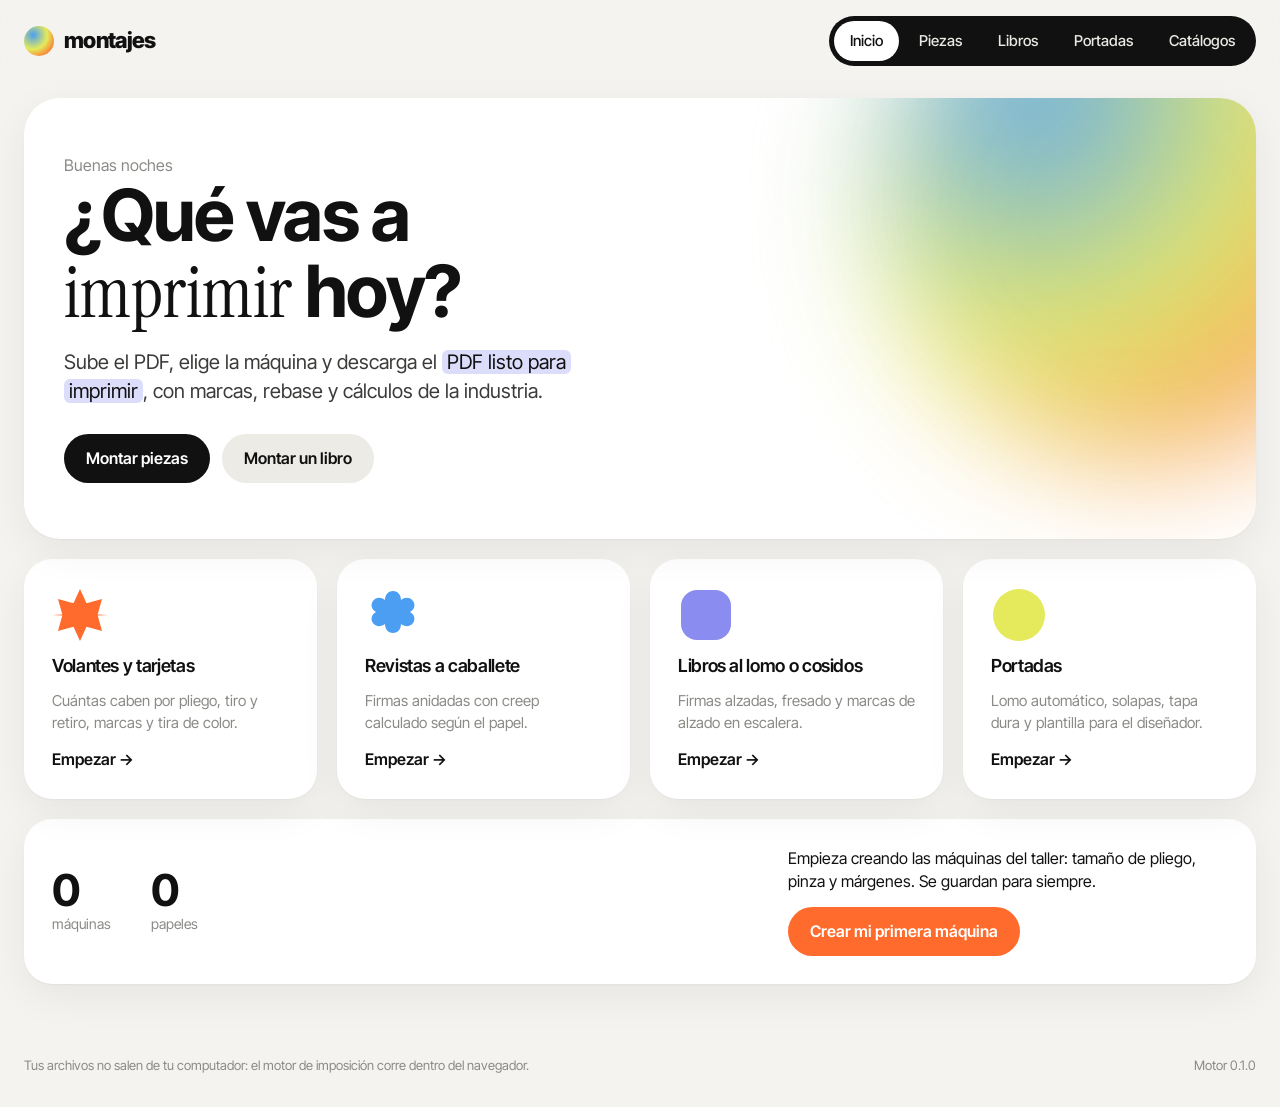
==== web/index.html @ cf5f0ce8 "App web con el diseño dormi y el motor en WebAssembly - montajes-web: puente wasm-bindgen con planea" ====
<!doctype html>
<html lang="es">
<head>
  <meta charset="utf-8">
  <meta name="viewport" content="width=device-width, initial-scale=1">
  <title>Montajes · imposición para imprenta</title>
  <meta name="description" content="Montajes automáticos para imprenta: volantes, tarjetas, revistas, libros y portadas. Entrega el PDF listo para imprimir.">
  <link rel="icon" href="data:image/svg+xml,%3Csvg xmlns='http://www.w3.org/2000/svg' viewBox='0 0 64 64'%3E%3Cdefs%3E%3CradialGradient id='g' cx='30%25' cy='30%25' r='80%25'%3E%3Cstop offset='0' stop-color='%234C9EF3'/%3E%3Cstop offset='.55' stop-color='%23E4EA5B'/%3E%3Cstop offset='1' stop-color='%23FF6B2C'/%3E%3C/radialGradient%3E%3C/defs%3E%3Crect width='64' height='64' rx='18' fill='url(%23g)'/%3E%3C/svg%3E">
  <link rel="preconnect" href="https://fonts.googleapis.com">
  <link rel="preconnect" href="https://fonts.gstatic.com" crossorigin>
  <link href="https://fonts.googleapis.com/css2?family=Inter+Tight:wght@400;500;600;700;800&family=Instrument+Serif:ital@0;1&display=swap" rel="stylesheet">
  <link rel="stylesheet" href="estilos.css">
</head>
<body>
  <header class="barra">
    <a class="marca" href="#inicio" aria-label="Montajes, inicio">
      <span class="marca-orbe" aria-hidden="true"></span>
      <span>montajes</span>
    </a>
    <nav class="nav" aria-label="Secciones">
      <a href="#inicio" data-vista="inicio">Inicio</a>
      <a href="#piezas" data-vista="piezas">Piezas</a>
      <a href="#libro" data-vista="libro">Libros</a>
      <a href="#portada" data-vista="portada">Portadas</a>
      <a href="#catalogos" data-vista="catalogos">Catálogos</a>
    </nav>
  </header>

  <main id="vista" tabindex="-1">
    <div class="cargando"><span class="orbe orbe-respira"></span><p>Preparando el motor…</p></div>
  </main>

  <footer class="pie">
    <p>Tus archivos no salen de tu computador: el motor de imposición corre dentro del navegador.</p>
    <p class="pie-version" id="version"></p>
  </footer>

  <div class="aviso-flotante" id="aviso" role="status" aria-live="polite"></div>
  <script type="module" src="app.js"></script>
</body>
</html>
---- web/estilos.css ----
/* Montajes · sistema visual inspirado en dormi (ver docs/PLANEACION.md §6). */

:root {
  --fondo: #f4f3ef;
  --superficie: #ffffff;
  --superficie-2: #ecebe6;
  --tinta: #111111;
  --tinta-suave: #3b3b39;
  --gris: #8a8a86;
  --linea: #dddcd6;
  --azul: #4c9ef3;
  --naranja: #ff6b2c;
  --lima: #e4ea5b;
  --lavanda: #8b8cf0;
  --lavanda-suave: #dcdcfb;
  --ok: #2f9e6b;
  --error: #d93b2b;
  --sobre-oscuro: #ffffff;
  --oscuro: #111111;
  --radio: 28px;
  --radio-chico: 14px;
  --sombra: 0 1px 2px rgb(0 0 0 / 0.04), 0 12px 40px rgb(0 0 0 / 0.06);
  --orbe: radial-gradient(circle at 30% 30%, var(--azul) 0%, var(--lima) 48%, var(--naranja) 85%);
  --fuente: "Inter Tight", ui-sans-serif, system-ui, -apple-system, "Segoe UI", sans-serif;
  --serif: "Instrument Serif", ui-serif, Georgia, serif;
  color-scheme: light;
}

@media (prefers-color-scheme: dark) {
  :root:not([data-theme="light"]) {
    --fondo: #0e0e10;
    --superficie: #1a1a1d;
    --superficie-2: #232327;
    --tinta: #f2f2ef;
    --tinta-suave: #cfcfca;
    --gris: #8f8f8a;
    --linea: #2e2e33;
    --lavanda-suave: #34345a;
    --oscuro: #000000;
    color-scheme: dark;
  }
}
:root[data-theme="dark"] {
  --fondo: #0e0e10;
  --superficie: #1a1a1d;
  --superficie-2: #232327;
  --tinta: #f2f2ef;
  --tinta-suave: #cfcfca;
  --gris: #8f8f8a;
  --linea: #2e2e33;
  --lavanda-suave: #34345a;
  --oscuro: #000000;
  color-scheme: dark;
}

* { box-sizing: border-box; }
html { -webkit-text-size-adjust: 100%; }
body {
  margin: 0;
  background: var(--fondo);
  color: var(--tinta);
  font-family: var(--fuente);
  font-size: 16px;
  line-height: 1.45;
  min-height: 100vh;
  display: flex;
  flex-direction: column;
}
main { flex: 1; width: 100%; max-width: 1280px; margin: 0 auto; padding: 8px 24px 48px; outline: none; }
h1, h2, h3 { margin: 0; letter-spacing: -0.02em; line-height: 1.05; }
h1 { font-size: clamp(40px, 6vw, 72px); font-weight: 700; }
h2 { font-size: 28px; font-weight: 700; }
h3 { font-size: 18px; font-weight: 600; }
p { margin: 0; }
a { color: inherit; }
.serif { font-family: var(--serif); font-weight: 400; letter-spacing: 0; }
.resaltado { background: var(--lavanda-suave); color: var(--tinta); padding: 0 .25em; border-radius: 6px; box-decoration-break: clone; -webkit-box-decoration-break: clone; }
.tenue { color: var(--gris); }
.num { font-variant-numeric: tabular-nums; }

/* ── Barra superior ── */
.barra {
  position: sticky; top: 0; z-index: 10;
  display: flex; align-items: center; justify-content: space-between; gap: 16px;
  max-width: 1280px; width: 100%; margin: 0 auto; padding: 16px 24px;
  background: color-mix(in srgb, var(--fondo) 85%, transparent);
  backdrop-filter: blur(12px);
}
.marca { display: flex; align-items: center; gap: 10px; font-weight: 800; font-size: 22px; text-decoration: none; letter-spacing: -0.03em; }
.marca-orbe { width: 30px; height: 30px; border-radius: 50%; background: var(--orbe); filter: blur(.3px); }
.nav { display: flex; gap: 4px; background: var(--oscuro); padding: 5px; border-radius: 999px; }
.nav a { color: #e9e9e4; text-decoration: none; padding: 9px 16px; border-radius: 999px; font-weight: 500; font-size: 15px; white-space: nowrap; }
.nav a:hover { color: #fff; }
.nav a.activa { background: #fff; color: #111; }

@media (max-width: 720px) {
  /* Sin backdrop-filter: si no, la barra fija de abajo queda atrapada en el encabezado. */
  .barra { padding: 12px 16px; position: static; backdrop-filter: none; background: transparent; }
  main { padding: 8px 16px 120px; }
  .nav {
    position: fixed; left: 16px; right: 16px; bottom: 16px; justify-content: space-between;
    box-shadow: 0 10px 30px rgb(0 0 0 / .25);
  }
  .nav a { padding: 10px 10px; font-size: 13px; }
}

/* ── Orbes ── */
.orbe { display: block; border-radius: 50%; background: var(--orbe); filter: blur(18px); }
.orbe-respira { width: 120px; height: 120px; animation: respira 2.4s ease-in-out infinite; }
@keyframes respira { 50% { transform: scale(1.12) rotate(25deg); filter: blur(24px); } }
@media (prefers-reduced-motion: reduce) { .orbe-respira { animation: none; } }

.cargando { display: grid; place-items: center; gap: 24px; padding: 120px 0; color: var(--gris); }

/* ── Tarjetas ── */
.tarjeta { background: var(--superficie); border-radius: var(--radio); padding: 28px; box-shadow: var(--sombra); }
.tarjeta-oscura { background: var(--oscuro); color: var(--sobre-oscuro); border-radius: var(--radio); padding: 28px; }
.tarjeta-oscura .tenue { color: #9c9c97; }
.rejilla { display: grid; gap: 20px; }

/* ── Inicio ── */
.hero { position: relative; overflow: hidden; padding: 56px 40px; border-radius: 36px; background: var(--superficie); box-shadow: var(--sombra); margin-top: 8px; }
.hero .orbe { position: absolute; width: 520px; height: 520px; right: -140px; top: -160px; filter: blur(60px); opacity: .9; }
.hero > *:not(.orbe) { position: relative; }
.hero p.lead { font-size: 20px; max-width: 560px; margin-top: 18px; color: var(--tinta-suave); }
.hero .acciones { margin-top: 28px; display: flex; gap: 12px; flex-wrap: wrap; }
.productos { grid-template-columns: repeat(4, 1fr); margin-top: 20px; }
@media (max-width: 1000px) { .productos { grid-template-columns: repeat(2, 1fr); } }
@media (max-width: 520px) { .productos { grid-template-columns: 1fr; } .hero { padding: 36px 24px; } }
.producto { text-decoration: none; display: flex; flex-direction: column; gap: 14px; min-height: 220px; transition: transform .15s ease; }
.producto:hover { transform: translateY(-3px); }
.producto .forma { width: 56px; height: 56px; }
.producto p { color: var(--gris); font-size: 15px; }
.producto .ir { margin-top: auto; font-weight: 600; }
.estado-catalogo { display: flex; gap: 20px; flex-wrap: wrap; align-items: center; justify-content: space-between; margin-top: 20px; }
.cifras { display: flex; gap: 40px; flex-wrap: wrap; }
.cifra b { display: block; font-size: 44px; font-weight: 700; letter-spacing: -0.03em; line-height: 1; }
.cifra span { font-size: 14px; color: var(--gris); }

/* ── Botones ── */
.boton {
  appearance: none; border: 0; cursor: pointer; font: inherit; font-weight: 600;
  display: inline-flex; align-items: center; justify-content: center; gap: 8px;
  padding: 13px 22px; border-radius: 999px; background: var(--oscuro); color: #fff; text-decoration: none;
  transition: transform .12s ease, opacity .12s ease;
}
.boton:hover { transform: translateY(-1px); }
.boton:active { transform: translateY(0); }
.boton:disabled { opacity: .35; cursor: not-allowed; transform: none; }
.boton-claro { background: var(--superficie-2); color: var(--tinta); }
.boton-naranja { background: var(--naranja); color: #fff; }
.boton-blanco { background: #fff; color: #111; }
.boton-chico { padding: 8px 14px; font-size: 14px; }
.boton:focus-visible, .chip:focus-visible, input:focus-visible, select:focus-visible { outline: 3px solid var(--lavanda); outline-offset: 2px; }

/* ── Espacio de trabajo ── */
.encabezado { display: flex; align-items: flex-end; justify-content: space-between; gap: 16px; flex-wrap: wrap; margin: 16px 0 20px; }
.encabezado h1 { font-size: clamp(36px, 5vw, 56px); }
.encabezado p { color: var(--gris); max-width: 520px; margin-top: 8px; }
.trabajo { display: grid; grid-template-columns: 380px 1fr; gap: 20px; align-items: start; }
@media (max-width: 980px) { .trabajo { grid-template-columns: 1fr; } }
.panel { display: grid; gap: 16px; }
.paso { display: grid; gap: 14px; }
.paso-titulo { display: flex; align-items: center; gap: 10px; }
.paso-num { width: 28px; height: 28px; border-radius: 50%; display: grid; place-items: center; font-size: 13px; font-weight: 700; background: var(--superficie-2); }
.paso.listo .paso-num { background: var(--lima); color: #111; }

.soltar {
  border: 2px dashed var(--linea); border-radius: 22px; padding: 28px 18px; text-align: center; cursor: pointer;
  display: grid; gap: 8px; place-items: center; transition: border-color .15s, background .15s;
}
.soltar:hover, .soltar.encima { border-color: var(--azul); background: color-mix(in srgb, var(--azul) 6%, transparent); }
.soltar .orbe { width: 54px; height: 54px; filter: blur(8px); }
.soltar input { display: none; }
.archivo { display: flex; align-items: center; gap: 12px; padding: 12px 14px; background: var(--superficie-2); border-radius: var(--radio-chico); }
.archivo .orbe { width: 34px; height: 34px; flex: none; filter: blur(4px); }
.archivo b { display: block; font-size: 15px; word-break: break-all; }
.archivo span { font-size: 13px; color: var(--gris); }
.archivo button { margin-left: auto; }

.campo { display: grid; gap: 6px; }
.campo > span { font-size: 13px; font-weight: 600; color: var(--tinta-suave); }
.campo small { color: var(--gris); font-size: 12px; }
.fila { display: grid; grid-template-columns: 1fr 1fr; gap: 12px; }
.fila-3 { display: grid; grid-template-columns: repeat(3, 1fr); gap: 12px; }
input[type="text"], input[type="number"], select {
  width: 100%; font: inherit; font-size: 15px; color: var(--tinta); background: var(--superficie-2);
  border: 1px solid transparent; border-radius: 12px; padding: 11px 12px;
}
input[type="number"] { font-variant-numeric: tabular-nums; }
input:hover, select:hover { border-color: var(--linea); }
.chips { display: flex; flex-wrap: wrap; gap: 6px; }
.chip {
  appearance: none; border: 1px solid var(--linea); background: transparent; color: var(--tinta);
  font: inherit; font-size: 14px; font-weight: 500; padding: 8px 14px; border-radius: 999px; cursor: pointer;
}
.chip[aria-pressed="true"] { background: var(--oscuro); border-color: var(--oscuro); color: #fff; }
.interruptor { display: flex; align-items: center; justify-content: space-between; gap: 12px; font-size: 15px; cursor: pointer; }
.interruptor input { appearance: none; width: 44px; height: 26px; border-radius: 999px; background: var(--linea); position: relative; cursor: pointer; flex: none; transition: background .15s; }
.interruptor input::after { content: ""; position: absolute; top: 3px; left: 3px; width: 20px; height: 20px; border-radius: 50%; background: #fff; transition: transform .15s; box-shadow: 0 1px 3px rgb(0 0 0 / .2); }
.interruptor input:checked { background: var(--naranja); }
.interruptor input:checked::after { transform: translateX(18px); }
details.avanzado summary { cursor: pointer; font-weight: 600; font-size: 14px; color: var(--tinta-suave); }
details.avanzado[open] summary { margin-bottom: 12px; }

/* Resultado */
.resultado { display: grid; gap: 20px; }
.metricas { display: grid; grid-template-columns: repeat(3, 1fr); gap: 16px; }
.metrica b { display: block; font-size: clamp(40px, 5vw, 64px); font-weight: 700; letter-spacing: -0.04em; line-height: 1; font-variant-numeric: tabular-nums; }
.metrica span { font-size: 13px; color: #9c9c97; }
.explicacion { font-size: 17px; line-height: 1.5; color: #e7e7e2; }
.explicacion .resaltado { background: #3d3d78; color: #fff; }
.acciones-resultado { display: flex; gap: 10px; flex-wrap: wrap; align-items: center; }
.avisos { display: grid; gap: 8px; margin: 0; padding: 0; list-style: none; }
.avisos li { display: flex; gap: 10px; align-items: flex-start; font-size: 14px; padding: 10px 14px; border-radius: 12px; background: color-mix(in srgb, var(--naranja) 12%, var(--superficie)); }
.avisos li::before { content: ""; width: 8px; height: 8px; margin-top: 6px; border-radius: 50%; background: var(--naranja); flex: none; }
.error-caja { padding: 16px 18px; border-radius: 18px; background: color-mix(in srgb, var(--error) 12%, var(--superficie)); color: var(--tinta); font-size: 15px; }

/* Vista previa */
.vista-previa { padding: 20px; }
.vista-previa-cabeza { display: flex; justify-content: space-between; align-items: center; gap: 12px; flex-wrap: wrap; margin-bottom: 14px; }
.lienzo { background: var(--superficie-2); border-radius: 20px; padding: 18px; display: grid; place-items: center; min-height: 360px; }
.lienzo svg { width: 100%; height: auto; max-height: 68vh; }
.vacio { text-align: center; color: var(--gris); display: grid; gap: 14px; place-items: center; }
.vacio .orbe { width: 140px; height: 140px; filter: blur(30px); opacity: .7; }
.paginador { display: flex; gap: 6px; align-items: center; flex-wrap: wrap; }
.leyenda { display: flex; gap: 16px; flex-wrap: wrap; font-size: 12px; color: var(--gris); margin-top: 12px; }
.leyenda i { display: inline-block; width: 18px; height: 0; border-top: 2px solid; vertical-align: middle; margin-right: 6px; }

/* Catálogos */
.lista { display: grid; grid-template-columns: repeat(auto-fill, minmax(260px, 1fr)); gap: 16px; }
.item { display: grid; gap: 10px; align-content: start; }
.item-cabeza { display: flex; gap: 12px; align-items: center; }
.item-cabeza .forma { width: 40px; height: 40px; flex: none; }
.item dl { display: grid; grid-template-columns: auto 1fr; gap: 4px 12px; margin: 0; font-size: 14px; }
.item dt { color: var(--gris); }
.item dd { margin: 0; font-variant-numeric: tabular-nums; }
.item .acciones { display: flex; gap: 8px; margin-top: 6px; }
.etiqueta { display: inline-block; font-size: 12px; font-weight: 600; padding: 3px 10px; border-radius: 999px; background: var(--superficie-2); }
.pestanas { display: flex; gap: 6px; margin-bottom: 16px; }
dialog { border: 0; border-radius: var(--radio); padding: 0; background: var(--superficie); color: var(--tinta); width: min(560px, calc(100vw - 32px)); box-shadow: 0 30px 80px rgb(0 0 0 / .3); }
dialog::backdrop { background: rgb(17 17 17 / .45); backdrop-filter: blur(4px); }
dialog form { padding: 28px; display: grid; gap: 14px; max-height: 85vh; overflow: auto; }
dialog .acciones { display: flex; gap: 10px; justify-content: flex-end; margin-top: 6px; }

/* Portada */
.tira-portada svg { width: 100%; height: auto; }

/* Pie y avisos */
.pie { max-width: 1280px; width: 100%; margin: 0 auto; padding: 24px 24px 32px; color: var(--gris); font-size: 13px; display: flex; justify-content: space-between; gap: 12px; flex-wrap: wrap; }
@media (max-width: 720px) { .pie { padding-bottom: 110px; } }
.aviso-flotante {
  position: fixed; left: 50%; bottom: 28px; transform: translate(-50%, 140%); z-index: 50;
  background: var(--oscuro); color: #fff; padding: 12px 20px; border-radius: 999px; font-size: 15px;
  transition: transform .25s ease, opacity .25s ease, visibility .25s; pointer-events: none; max-width: calc(100vw - 32px);
  opacity: 0; visibility: hidden;
}
.aviso-flotante.visible { transform: translate(-50%, 0); opacity: 1; visibility: visible; }
@media (max-width: 720px) { .aviso-flotante { bottom: 96px; } }
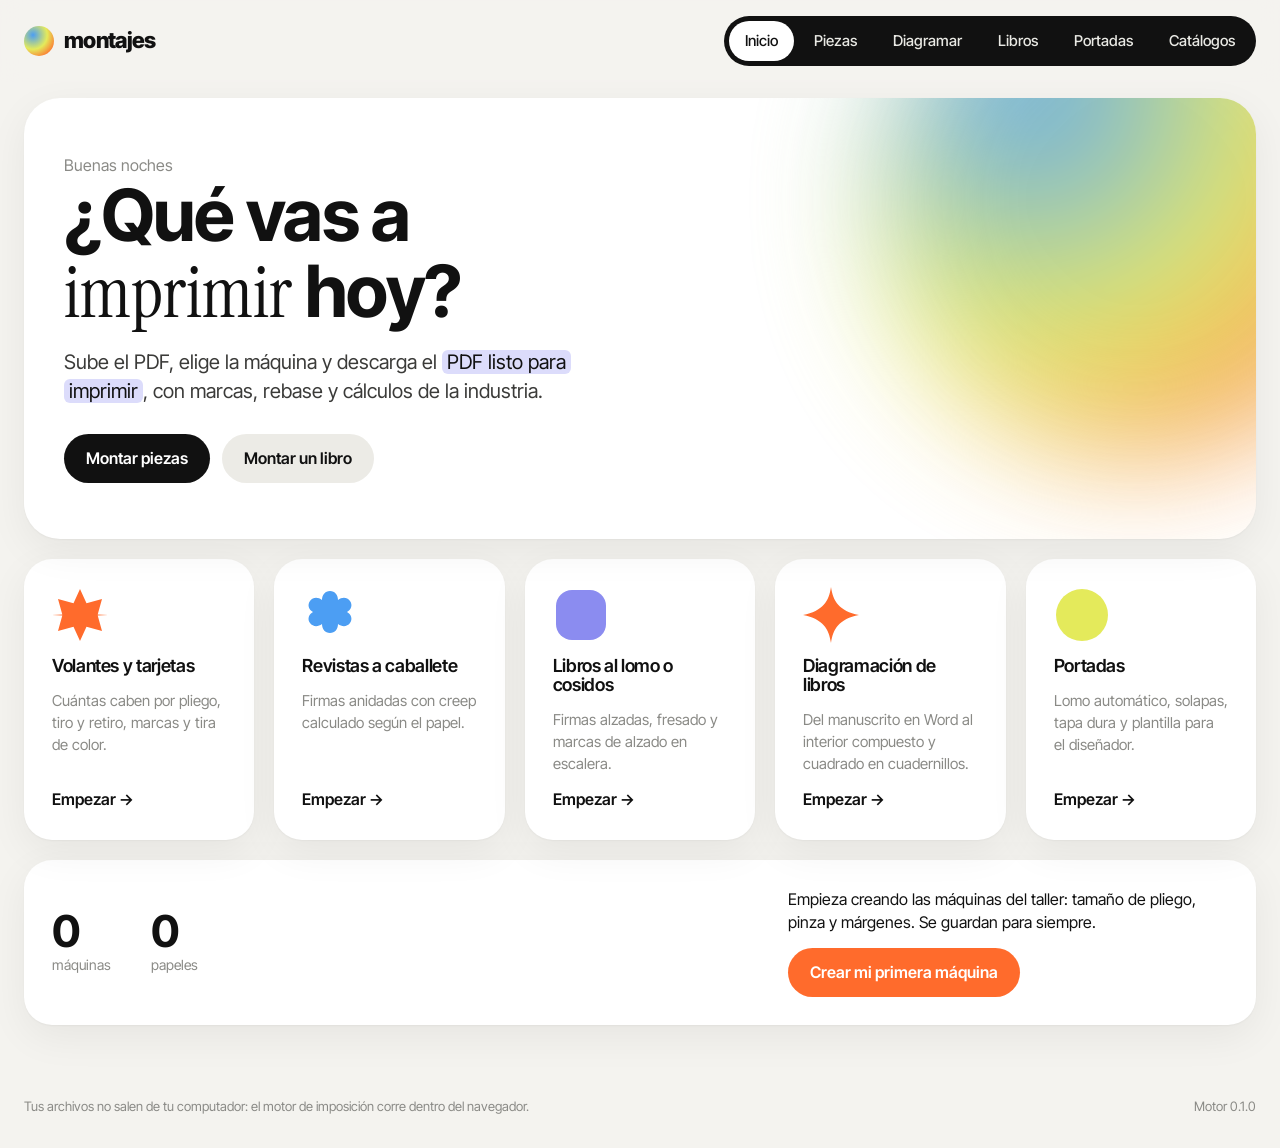
==== commit a286ad8e: "Diagramación de libros: del manuscrito al interior cuadrado en cuadernillos Nueva sección Diagramar " ====
--- a/web/index.html
+++ b/web/index.html
@@ -20,6 +20,7 @@
     <nav class="nav" aria-label="Secciones">
       <a href="#inicio" data-vista="inicio">Inicio</a>
       <a href="#piezas" data-vista="piezas">Piezas</a>
+      <a href="#diagramar" data-vista="diagramar">Diagramar</a>
       <a href="#libro" data-vista="libro">Libros</a>
       <a href="#portada" data-vista="portada">Portadas</a>
       <a href="#catalogos" data-vista="catalogos">Catálogos</a>
--- a/web/estilos.css
+++ b/web/estilos.css
@@ -101,7 +101,7 @@
     position: fixed; left: 16px; right: 16px; bottom: 16px; justify-content: space-between;
     box-shadow: 0 10px 30px rgb(0 0 0 / .25);
   }
-  .nav a { padding: 10px 10px; font-size: 13px; }
+  .nav a { padding: 10px 7px; font-size: 12.5px; }
 }
 
 /* ── Orbes ── */
@@ -124,7 +124,8 @@
 .hero > *:not(.orbe) { position: relative; }
 .hero p.lead { font-size: 20px; max-width: 560px; margin-top: 18px; color: var(--tinta-suave); }
 .hero .acciones { margin-top: 28px; display: flex; gap: 12px; flex-wrap: wrap; }
-.productos { grid-template-columns: repeat(4, 1fr); margin-top: 20px; }
+.productos { grid-template-columns: repeat(5, 1fr); margin-top: 20px; }
+@media (max-width: 1240px) { .productos { grid-template-columns: repeat(3, 1fr); } }
 @media (max-width: 1000px) { .productos { grid-template-columns: repeat(2, 1fr); } }
 @media (max-width: 520px) { .productos { grid-template-columns: 1fr; } .hero { padding: 36px 24px; } }
 .producto { text-decoration: none; display: flex; flex-direction: column; gap: 14px; min-height: 220px; transition: transform .15s ease; }
@@ -257,3 +258,110 @@
 }
 .aviso-flotante.visible { transform: translate(-50%, 0); opacity: 1; visibility: visible; }
 @media (max-width: 720px) { .aviso-flotante { bottom: 96px; } }
+
+/* Revisión del PDF (preflight), como la lista de hábitos de dormi */
+.revision { display: grid; gap: 10px; }
+.revision-cabeza { display: flex; justify-content: space-between; align-items: center; gap: 10px; flex-wrap: wrap; }
+.sello { font-size: 13px; font-weight: 700; padding: 5px 12px; border-radius: 999px; }
+.sello-ok { background: var(--lima); color: #111; }
+.sello-aviso { background: color-mix(in srgb, var(--naranja) 18%, var(--superficie)); color: var(--tinta); }
+.sello-error { background: var(--error); color: #fff; }
+.revision details summary { cursor: pointer; font-size: 14px; color: var(--tinta-suave); }
+.revision-lista { list-style: none; margin: 10px 0 0; padding: 0; display: grid; gap: 8px; }
+.revision-lista li { display: grid; grid-template-columns: 18px 1fr; column-gap: 8px; font-size: 14px; line-height: 1.35; }
+.revision-lista li::before { content: ""; width: 14px; height: 14px; border-radius: 5px; margin-top: 2px; grid-row: span 2; }
+.revision-lista small { color: var(--gris); font-size: 12px; }
+.revision-error::before { background: var(--error); }
+.revision-advertencia::before { background: var(--naranja); }
+.revision-info::before { background: var(--lavanda); }
+.se-corrige, .puede-corregirse { font-style: normal; font-weight: 600; font-size: 11px; padding: 1px 8px; border-radius: 999px; margin-left: 4px; white-space: nowrap; }
+.se-corrige { background: var(--lima); color: #111; }
+.puede-corregirse { background: var(--superficie-2); color: var(--tinta-suave); }
+
+/* Buscador de máquinas */
+.buscador-maquinas { display: grid; gap: 14px; margin-bottom: 4px; }
+.buscador-orbe { width: 40px; height: 40px; flex: none; filter: blur(6px); }
+.buscador-maquinas input[type="search"] { font-size: 17px; padding: 14px 16px; border-radius: 16px; width: 100%; font: inherit; color: var(--tinta); background: var(--superficie-2); border: 1px solid transparent; }
+.resultados-maquinas { list-style: none; margin: 0; padding: 0; display: grid; gap: 8px; }
+.resultados-maquinas li { display: flex; align-items: center; justify-content: space-between; gap: 12px; padding: 12px 14px; border-radius: 16px; background: var(--superficie-2); }
+.resultados-maquinas li div { display: grid; gap: 2px; }
+.resultados-maquinas li span { font-size: 13px; }
+.busqueda-ia { display: flex; align-items: center; gap: 12px; flex-wrap: wrap; margin-top: 12px; }
+.clave-ia { display: grid; gap: 10px; margin-top: 12px; padding: 16px; border-radius: 16px; background: var(--superficie-2); }
+.buscando { display: flex; gap: 14px; align-items: center; margin-top: 12px; }
+.buscando .orbe { width: 48px; height: 48px; flex: none; filter: blur(8px); }
+.buscando div, .ia-encontrado { display: grid; gap: 4px; }
+.ia-encontrado { margin-top: 12px; padding: 14px 16px; border-radius: 16px; background: color-mix(in srgb, var(--lima) 35%, var(--superficie)); }
+.fuentes { font-size: 13px; }
+
+/* Combinado: cantidades por diseño */
+.cantidades { display: grid; gap: 8px; }
+.cantidad { display: grid; grid-template-columns: 1fr 110px; gap: 10px; align-items: center; font-size: 14px; }
+.cantidad span { overflow: hidden; text-overflow: ellipsis; white-space: nowrap; }
+
+/* Nube del taller */
+.nube { display: grid; gap: 14px; margin-bottom: 20px; }
+.nube-apagada { border: 2px solid color-mix(in srgb, var(--naranja) 45%, transparent); }
+.nube-cabeza { display: flex; gap: 14px; align-items: flex-start; }
+.nube-cabeza .orbe { width: 44px; height: 44px; flex: none; filter: blur(6px); }
+.nube-cabeza p { margin-top: 4px; }
+.nube-codigo { display: flex; gap: 10px; align-items: center; flex-wrap: wrap; }
+.nube-codigo code { font-size: 17px; font-weight: 700; letter-spacing: .06em; padding: 8px 14px; border-radius: 12px; background: var(--superficie-2); }
+.nube-unir { display: flex; gap: 8px; flex: 1; min-width: 260px; }
+.nube-unir input { flex: 1; font: inherit; font-size: 15px; color: var(--tinta); background: var(--superficie-2); border: 1px solid transparent; border-radius: 999px; padding: 10px 16px; text-transform: uppercase; }
+#nube-estado[data-estado="error"] { color: var(--error); }
+#nube-estado[data-estado="ok"]::before { content: "✓ "; color: var(--ok); font-weight: 700; }
+
+/* Cotización */
+.columna-resultado { display: grid; gap: 20px; align-content: start; min-width: 0; }
+.cotizacion { display: grid; gap: 14px; }
+.cotizacion-orbe { width: 40px; height: 40px; flex: none; filter: blur(6px); }
+.acabados { display: grid; gap: 8px; }
+.acabado { display: grid; grid-template-columns: 1fr 130px 110px auto; gap: 8px; align-items: center; }
+@media (max-width: 560px) { .acabado { grid-template-columns: 1fr 1fr; } }
+.cotizacion-cifras { display: grid; grid-template-columns: repeat(4, 1fr); gap: 10px; }
+.cotizacion-cifras div { background: var(--superficie-2); border-radius: 16px; padding: 12px; display: grid; gap: 2px; }
+.cotizacion-cifras b { font-size: 24px; letter-spacing: -0.02em; }
+.cotizacion-cifras span { font-size: 12px; color: var(--gris); }
+@media (max-width: 560px) { .cotizacion-cifras { grid-template-columns: 1fr 1fr; } }
+.cotizacion-tabla { width: 100%; border-collapse: collapse; font-size: 15px; }
+.cotizacion-tabla td { padding: 10px 0; border-bottom: 1px solid var(--linea); vertical-align: top; }
+.cotizacion-tabla td:last-child { text-align: right; white-space: nowrap; padding-left: 12px; }
+.cotizacion-tabla tr.sub td { font-weight: 700; }
+.cotizacion-total { display: grid; grid-template-columns: 1fr 1fr; gap: 12px; background: var(--oscuro); color: #fff; border-radius: 20px; padding: 18px 20px; }
+.cotizacion-total span { display: block; font-size: 13px; color: #9c9c97; }
+.cotizacion-total b { font-size: clamp(26px, 4vw, 40px); letter-spacing: -0.03em; }
+.aviso-suave { font-size: 14px; padding: 10px 14px; border-radius: 12px; background: color-mix(in srgb, var(--naranja) 12%, var(--superficie)); }
+
+/* Páginas del libro: qué es cada página */
+.grilla-paginas { display: grid; grid-template-columns: repeat(auto-fill, minmax(96px, 1fr)); gap: 10px; max-height: 520px; overflow: auto; padding: 2px; }
+.pagina-rol { display: grid; gap: 6px; padding: 6px; border-radius: 14px; background: var(--superficie-2); border: 2px solid transparent; }
+.pagina-rol.rol-caratula { border-color: var(--naranja); background: color-mix(in srgb, var(--naranja) 10%, var(--superficie)); }
+.pagina-rol.rol-excluir { opacity: .5; }
+.pagina-mini { position: relative; display: grid; place-items: center; aspect-ratio: 3 / 4; background: var(--superficie); border-radius: 8px; overflow: hidden; }
+.pagina-mini img { width: 100%; height: 100%; object-fit: contain; }
+.pagina-mini b { position: absolute; left: 4px; bottom: 4px; font-size: 11px; background: var(--oscuro); color: #fff; border-radius: 999px; padding: 1px 7px; }
+.pagina-rol select { font-size: 12px; padding: 6px; border-radius: 8px; }
+.caratula { display: grid; gap: 14px; }
+.explicacion-clara { font-size: 15px; line-height: 1.5; }
+
+/* Diagramación */
+textarea {
+  width: 100%; font: inherit; font-size: 15px; color: var(--tinta); background: var(--superficie-2);
+  border: 1px solid transparent; border-radius: 12px; padding: 11px 12px; resize: vertical;
+}
+textarea:hover { border-color: var(--linea); }
+.fila-2 { display: grid; grid-template-columns: repeat(2, 1fr); gap: 12px; }
+.fila-4 { display: grid; grid-template-columns: repeat(4, 1fr); gap: 10px; }
+@media (max-width: 560px) { .fila-2, .fila-4 { grid-template-columns: 1fr 1fr; } }
+.enlace { appearance: none; background: none; border: 0; padding: 0; font: inherit; color: var(--azul); text-decoration: underline; cursor: pointer; }
+.lista-capitulos { margin: 0; padding-left: 22px; display: grid; gap: 4px; font-size: 14px; max-height: 260px; overflow: auto; }
+.componiendo { display: flex; align-items: center; gap: 18px; }
+.componiendo .orbe { width: 56px; height: 56px; flex: none; filter: blur(10px); }
+.componiendo p { font-size: 17px; }
+.pliego-libro { display: grid; grid-template-columns: 1fr 1fr; width: 100%; max-width: 760px; box-shadow: 0 10px 30px rgb(0 0 0 / .12); }
+.pliego-libro > * { width: 100%; height: auto; display: block; background: #fff; }
+.pliego-libro > :first-child { box-shadow: inset -14px 0 18px -14px rgb(0 0 0 / .25); }
+.pliego-libro .pagina-vacia { background: transparent; box-shadow: none; }
+.pliego-libro .pagina-cargando { background: linear-gradient(90deg, #f3f3ef, #fafaf7, #f3f3ef); }
+.paginador input[type="range"] { width: 140px; accent-color: var(--naranja); }
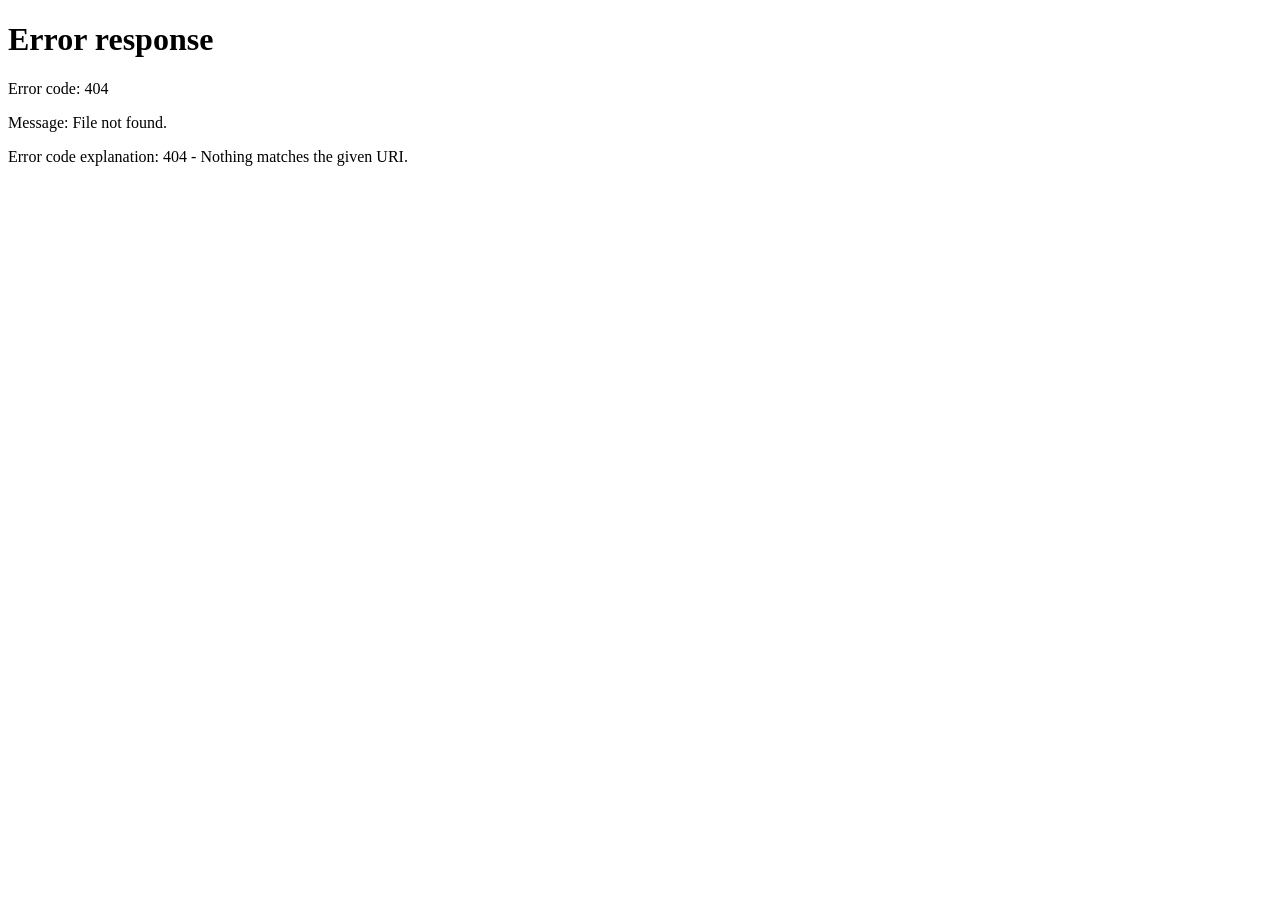
==== commit a9dfaf64: "Macula: cuentas de empresa, cobro con Wompi y bloqueo si no pagan El software pasa a llamarse Macula" ====
--- a/web/index.html
+++ b/web/index.html
@@ -3,9 +3,9 @@
 <head>
   <meta charset="utf-8">
   <meta name="viewport" content="width=device-width, initial-scale=1">
-  <title>Montajes · imposición para imprenta</title>
-  <meta name="description" content="Montajes automáticos para imprenta: volantes, tarjetas, revistas, libros y portadas. Entrega el PDF listo para imprimir.">
-  <link rel="icon" href="data:image/svg+xml,%3Csvg xmlns='http://www.w3.org/2000/svg' viewBox='0 0 64 64'%3E%3Cdefs%3E%3CradialGradient id='g' cx='30%25' cy='30%25' r='80%25'%3E%3Cstop offset='0' stop-color='%234C9EF3'/%3E%3Cstop offset='.55' stop-color='%23E4EA5B'/%3E%3Cstop offset='1' stop-color='%23FF6B2C'/%3E%3C/radialGradient%3E%3C/defs%3E%3Crect width='64' height='64' rx='18' fill='url(%23g)'/%3E%3C/svg%3E">
+  <title>Macula · imposición para imprenta</title>
+  <meta name="description" content="Macula: montajes automáticos para imprenta: volantes, tarjetas, revistas, libros y portadas. Entrega el PDF listo para imprimir.">
+  <link rel="icon" href="marca.svg" type="image/svg+xml">
   <link rel="preconnect" href="https://fonts.googleapis.com">
   <link rel="preconnect" href="https://fonts.gstatic.com" crossorigin>
   <link href="https://fonts.googleapis.com/css2?family=Inter+Tight:wght@400;500;600;700;800&family=Instrument+Serif:ital@0;1&display=swap" rel="stylesheet">
@@ -13,9 +13,9 @@
 </head>
 <body>
   <header class="barra">
-    <a class="marca" href="#inicio" aria-label="Montajes, inicio">
+    <a class="marca" href="#inicio" aria-label="Macula, inicio">
       <span class="marca-orbe" aria-hidden="true"></span>
-      <span>montajes</span>
+      <span>macula</span>
     </a>
     <nav class="nav" aria-label="Secciones">
       <a href="#inicio" data-vista="inicio">Inicio</a>
@@ -25,7 +25,9 @@
       <a href="#portada" data-vista="portada">Portadas</a>
       <a href="#catalogos" data-vista="catalogos">Catálogos</a>
     </nav>
+    <a class="cuenta-boton" id="cuenta-boton" href="#cuenta" hidden><span></span></a>
   </header>
+  <div class="franja-cuenta" id="franja-cuenta" hidden></div>
 
   <main id="vista" tabindex="-1">
     <div class="cargando"><span class="orbe orbe-respira"></span><p>Preparando el motor…</p></div>
--- a/web/estilos.css
+++ b/web/estilos.css
@@ -365,3 +365,60 @@
 .pliego-libro .pagina-vacia { background: transparent; box-shadow: none; }
 .pliego-libro .pagina-cargando { background: linear-gradient(90deg, #f3f3ef, #fafaf7, #f3f3ef); }
 .paginador input[type="range"] { width: 140px; accent-color: var(--naranja); }
+
+/* Cuentas y suscripción */
+.barra { gap: 12px; }
+.cuenta-boton {
+  display: inline-flex; align-items: center; gap: 8px; text-decoration: none; color: var(--tinta);
+  font-size: 14px; font-weight: 600; padding: 9px 14px; border-radius: 999px; background: var(--superficie); border: 1px solid var(--linea);
+  max-width: 220px; white-space: nowrap; overflow: hidden; text-overflow: ellipsis;
+}
+.cuenta-boton::before { content: ""; width: 18px; height: 18px; border-radius: 50%; background: var(--orbe); flex: none; }
+.cuenta-boton span { overflow: hidden; text-overflow: ellipsis; }
+@media (max-width: 720px) { .cuenta-boton { max-width: 150px; font-size: 13px; padding: 7px 10px; } }
+.franja-cuenta { margin: 0 auto 8px; max-width: 1240px; padding: 10px 18px; border-radius: 14px; font-size: 14px; background: color-mix(in srgb, var(--naranja) 14%, var(--superficie)); }
+.franja-cuenta[data-tono="error"] { background: color-mix(in srgb, var(--error) 16%, var(--superficie)); }
+.franja-cuenta a { color: inherit; font-weight: 700; }
+@media (max-width: 720px) { .franja-cuenta { margin: 0 16px 8px; } }
+.planes { display: grid; grid-template-columns: repeat(auto-fit, minmax(170px, 1fr)); gap: 10px; }
+.plan {
+  appearance: none; text-align: left; font: inherit; color: var(--tinta); cursor: pointer; display: grid; gap: 6px; align-content: start;
+  padding: 16px; border-radius: 18px; border: 1.5px solid var(--linea); background: var(--superficie);
+}
+.plan b { font-size: 16px; }
+.plan .plan-precio { font-size: 26px; font-weight: 700; letter-spacing: -0.03em; }
+.plan .plan-precio small { font-size: 13px; font-weight: 500; color: var(--gris); }
+.plan .plan-usuarios { font-size: 13px; font-weight: 600; }
+.plan .tenue { font-size: 13px; }
+.plan.elegido { border-color: var(--naranja); box-shadow: 0 0 0 3px color-mix(in srgb, var(--naranja) 20%, transparent); }
+input[type="email"], input[type="password"], input[type="tel"] {
+  width: 100%; font: inherit; font-size: 15px; color: var(--tinta); background: var(--superficie-2);
+  border: 1px solid transparent; border-radius: 12px; padding: 11px 12px;
+}
+input.codigo { font-size: 26px; letter-spacing: 0.4em; text-align: center; font-variant-numeric: tabular-nums; }
+body.acceso main { display: grid; place-items: center; min-height: 70vh; position: relative; }
+.acceso-fondo { position: absolute; inset: 0; display: grid; place-items: center; pointer-events: none; overflow: hidden; z-index: -1; }
+.acceso-fondo .orbe { width: 520px; height: 520px; filter: blur(90px); opacity: .45; }
+.acceso-tarjeta { width: 100%; max-width: 440px; display: grid; gap: 16px; padding: 32px; }
+.acceso-tarjeta.acceso-ancha { max-width: 760px; }
+.acceso-tarjeta h1 { font-size: clamp(30px, 5vw, 42px); line-height: 1.05; letter-spacing: -0.03em; }
+.acceso-enlaces { font-size: 14px; color: var(--gris); }
+.tabla { width: 100%; border-collapse: collapse; font-size: 14px; }
+.tabla th { text-align: left; font-size: 12px; color: var(--gris); font-weight: 600; padding: 6px 8px; border-bottom: 1px solid var(--linea); }
+.tabla td { padding: 10px 8px; border-bottom: 1px solid var(--linea); vertical-align: top; }
+.tabla td.num { font-variant-numeric: tabular-nums; white-space: nowrap; }
+.tabla-desliza { overflow-x: auto; }
+.lista-usuarios { list-style: none; margin: 0; padding: 0; display: grid; gap: 8px; }
+.lista-usuarios li { display: flex; align-items: center; justify-content: space-between; gap: 10px; padding: 10px 12px; border-radius: 12px; background: var(--superficie-2); }
+.lista-usuarios li div { display: grid; gap: 2px; min-width: 0; }
+.lista-usuarios li span { font-size: 13px; overflow-wrap: anywhere; }
+.lista-usuarios li.inactivo { opacity: .55; }
+.metricas-5 { grid-template-columns: repeat(auto-fit, minmax(120px, 1fr)); }
+.metricas-5 .metrica b { font-size: clamp(26px, 3.4vw, 40px); }
+.acciones-empresa summary { list-style: none; }
+.acciones-empresa[open] { min-width: 300px; }
+.plan-edicion { padding: 12px; border-radius: 14px; background: var(--superficie-2); display: grid; gap: 10px; }
+.trabajo > * { min-width: 0; }
+.metricas-cuenta { grid-template-columns: repeat(auto-fit, minmax(130px, 1fr)); }
+.metricas-cuenta .metrica b { font-size: clamp(22px, 2.6vw, 34px); letter-spacing: -0.02em; overflow-wrap: anywhere; }
+#ad-contenido { display: grid; gap: 20px; }
